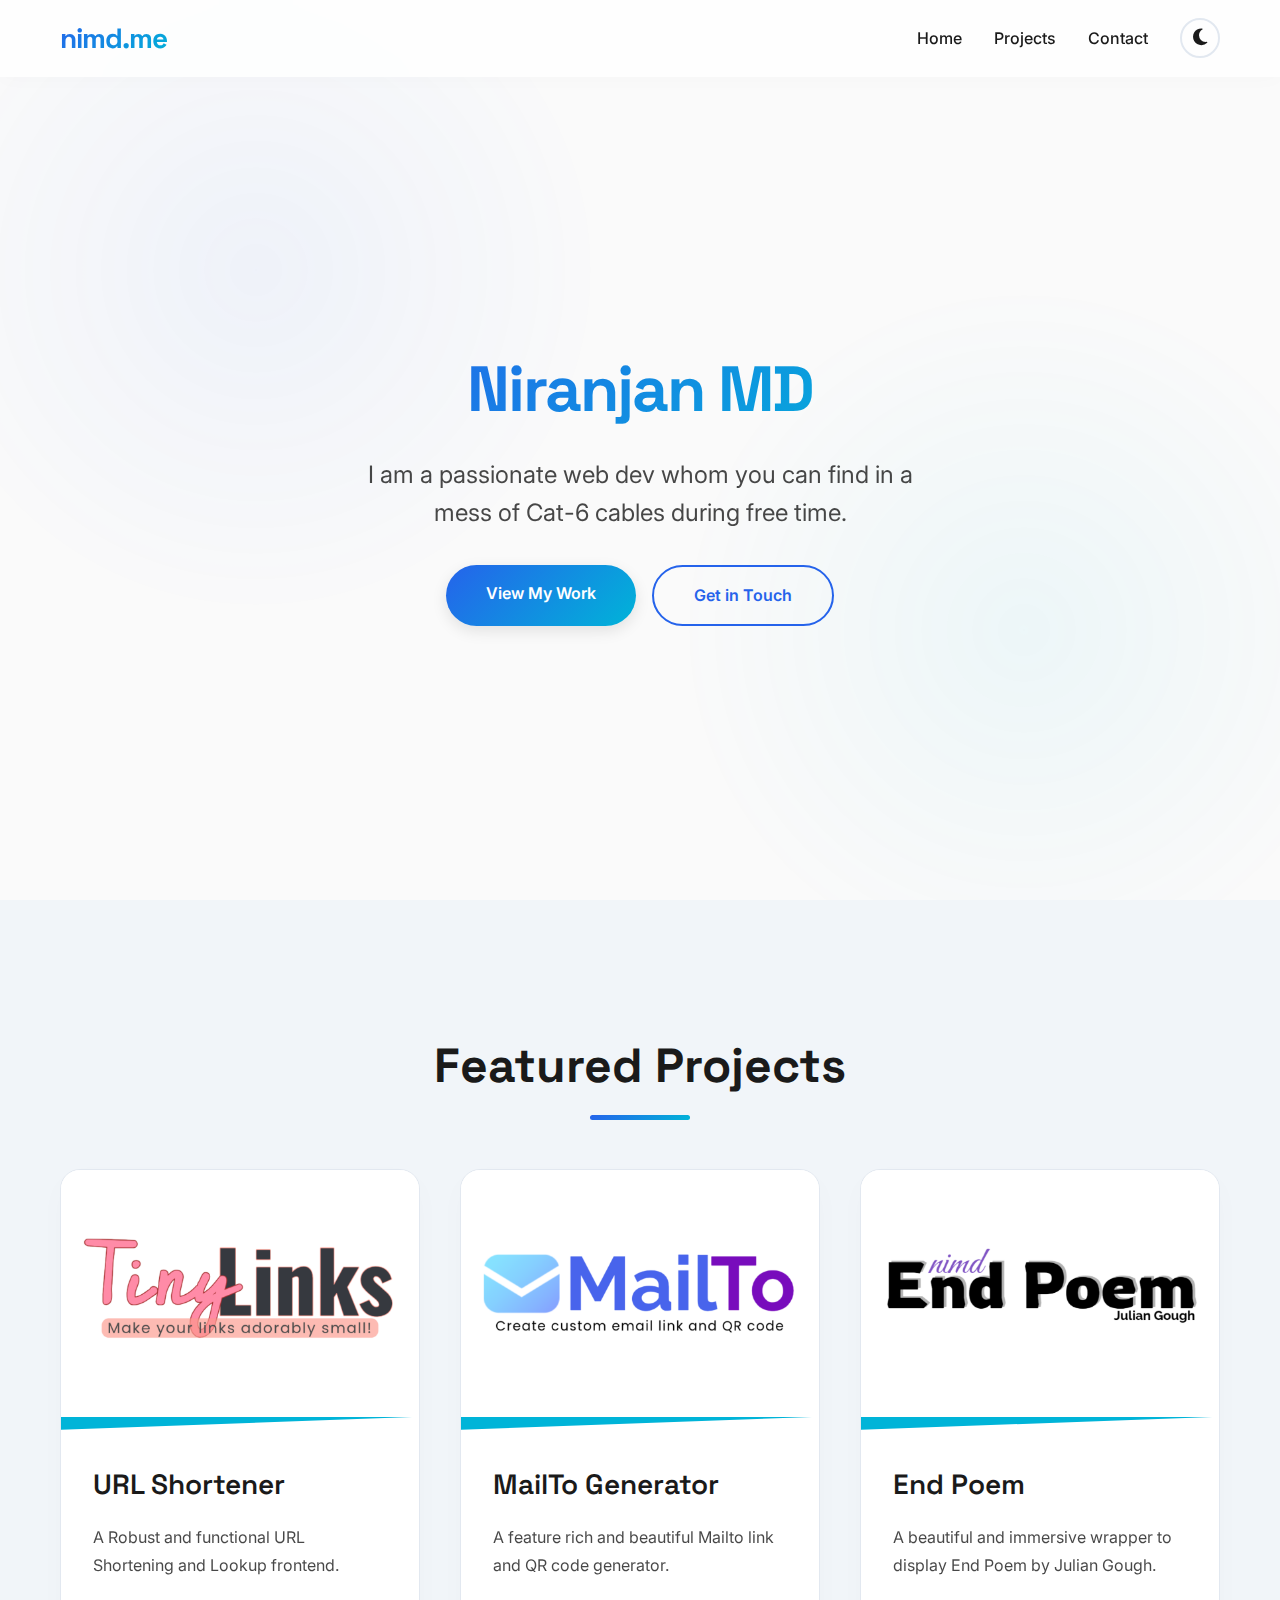
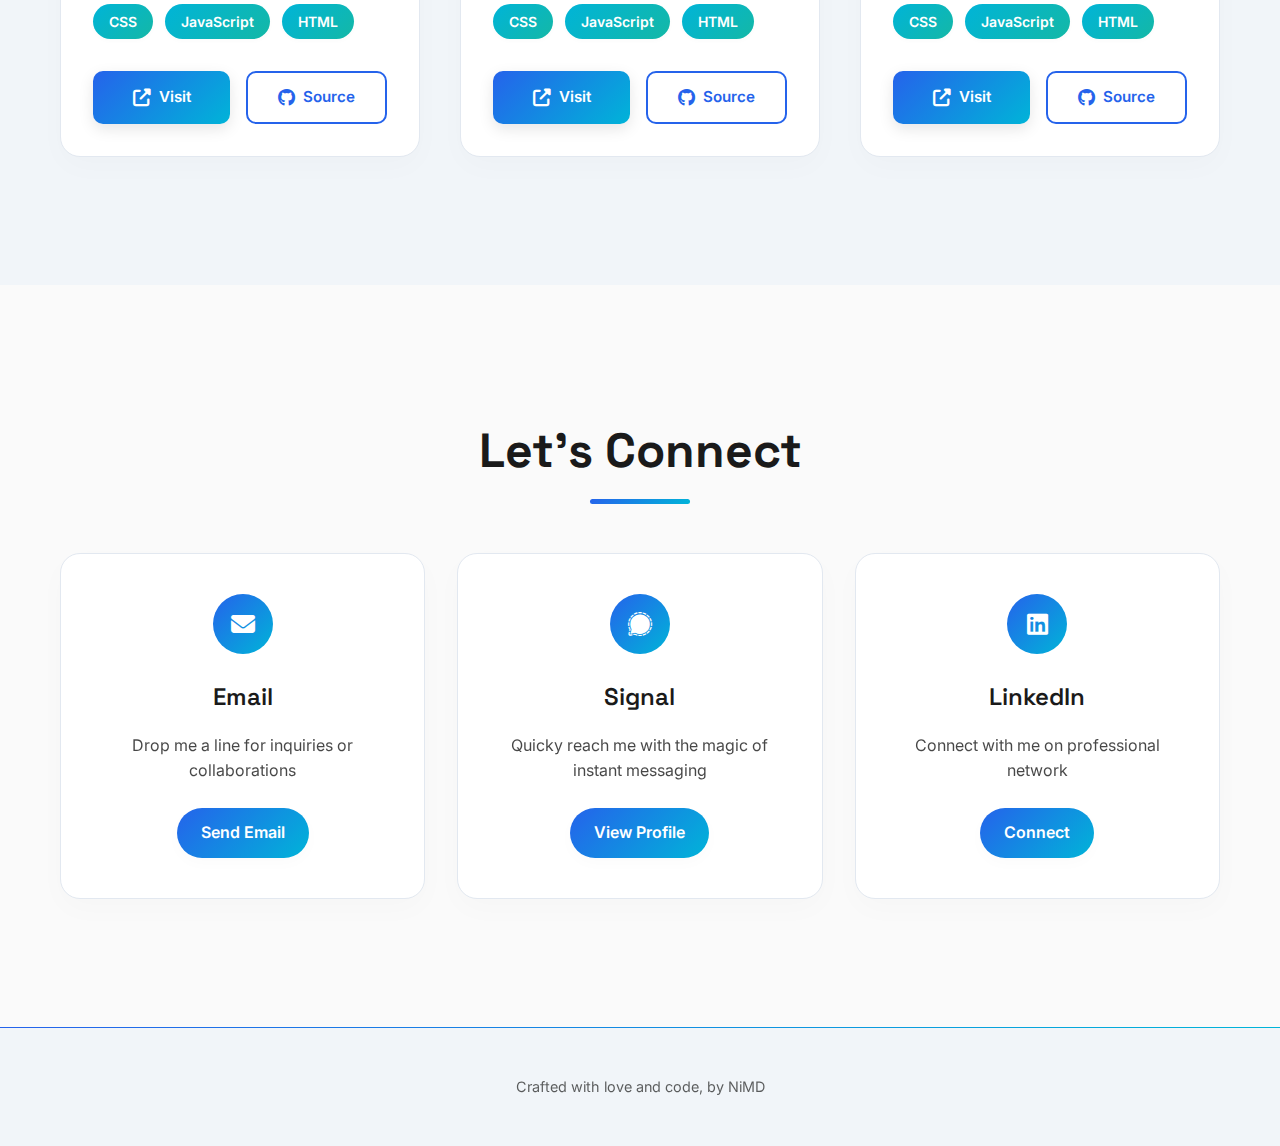
==== index.html @ cf068114 "Reupload" ====
<!DOCTYPE html>
<html lang="en">
<head>
    <meta charset="UTF-8">
    <meta name="viewport" content="width=device-width, initial-scale=1.0">
    <title>Niranjan MD | Developer</title>
    <link rel="stylesheet" href="https://cdnjs.cloudflare.com/ajax/libs/font-awesome/6.7.2/css/all.min.css">
    <link rel="stylesheet" href="assets/styles.css">
    
    <meta name="description" content="I'm a developer creating modern, responsive web applications with a focus on beauty and user experiences.">
    <meta name="author" content="Niranjan MD">
    <meta name="robots" content="index, follow">
    <meta name="language" content="en">
    <meta name="theme-color" content="#1e2426" media="(prefers-color-scheme: dark)">
    <meta name="theme-color" content="#f3f9fd" media="(prefers-color-scheme: light)">
    
    <!-- Open Graph / Facebook Meta Tags -->
    <meta property="og:title" content="Niranjan MD">
    <meta property="og:description" content="I'm a developer creating modern, responsive web applications with a focus on beauty and user experiences.">
    <meta property="og:image" content="https://niranjanmd.com/assets/meta.png">
    <meta property="og:image:width" content="1200">
    <meta property="og:image:height" content="630">
    <meta property="og:url" content="https://nimd.me">
    <meta property="og:type" content="website">
    <meta property="og:site_name" content="Niranjan MD">
    
    <!-- Twitter Meta Tags -->
    <meta name="twitter:card" content="summary_large_image">
    <meta name="twitter:title" content="Niranjan MD">
    <meta name="twitter:description" content="I'm a developer creating modern, responsive web applications with a focus on beauty and user experiences.">
    <meta name="twitter:image" content="https://niranjanmd.com/assets/meta.png">
    
    <!-- Favicon and App Icons -->
    <link rel="icon" type="image/png" sizes="64x64" href="assets/fav_t.png">
    <meta name="application-name" content="Niranjan MD">
    
    <!-- Canonical URL -->
    <link rel="canonical" href="https://niranjanmd.com">
    
</head>
<body>
    <div class="loader">
        <div class="loader-content">
            <div class="loader-spinner"></div>
            <div class="loader-text">Loading...</div>
        </div>
    </div>
<!-- cursor is unreliable. Removed for ease. CSS code still available -->
    <header>
        <div class="container nav-container">
            <div class="logo">nimd.me</div>
            <button class="mobile-menu-button" aria-label="Toggle menu">
                <i class="fas fa-bars"></i>
            </button>
            <nav class="nav-links">
                <a href="#home">Home</a>
                <a href="#projects">Projects</a>
                <a href="#contact">Contact</a>
                <button class="theme-toggle" aria-label="Toggle theme">
                    <i class="fas fa-moon"></i>
                </button>
            </nav>
        </div>
    </header>

    <main>
        <section id="home" class="hero">
            <div class="hero-background"></div>
            <div id="particles-js"></div>
            <div class="container hero-content">
                <h1>Niranjan MD</h1>
                <p>I am a passionate web dev whom you can find in a mess of Cat-6 cables during free time.</p>
                <div class="hero-buttons">
                    <a href="#projects" class="button button-primary">View My Work</a>
                    <a href="#contact" class="button button-secondary">Get in Touch</a>
                </div>
            </div>
        </section>

        <section id="projects" class="projects">
            <div class="container">
                <h2 class="section-title">Featured Projects</h2>
                <div class="projects-grid">
                    
                    <div class="project-card" data-aos="fade-up">
                        <div class="project-image"><img src="assets/projects/short.png" alt="Tiny Links"></div>
                        <div class="project-info">
                            <h3 class="project-title">URL Shortener</h3>
                            <p class="project-description">A Robust and functional URL Shortening and Lookup frontend.</p>
                            <div class="project-tech">
                                <span class="tech-tag">CSS</span>
                                <span class="tech-tag">JavaScript</span>
                                <span class="tech-tag">HTML</span>
                            </div>
                            <div class="project-links">
                                <a href="https://tiny.nimd.me" target="_blank" class="project-link button-primary"><i class="fas fa-external-link-alt"></i> Visit</a>
                                <a href="https://go.nimd.me/github/URL-Shortener" target="_blank" class="project-link button-secondary"><i class="fab fa-github"></i> Source</a>
                            </div>
                        </div>
                    </div>
                    
                    <div class="project-card" data-aos="fade-up" data-aos-delay="100">
                        <div class="project-image"><img src="assets/projects/mailto.png" alt="MaiTo Generator"></div>
                        <div class="project-info">
                            <h3 class="project-title">MailTo Generator</h3>
                            <p class="project-description">A feature rich and beautiful Mailto link and QR code generator.</p>
                            <div class="project-tech">
                                <span class="tech-tag">CSS</span>
                                <span class="tech-tag">JavaScript</span>
                                <span class="tech-tag">HTML</span>
                            </div>
                            <div class="project-links">
                                <a href="https://mailto.nimd.me" target="_blank" class="project-link button-primary"><i class="fas fa-external-link-alt"></i> Visit</a>
                                <a href="https://go.nimd.me/github/MailTo-generator-website" target="_blank" class="project-link button-secondary"><i class="fab fa-github"></i> Source</a>
                            </div>
                        </div>
                    </div>
                    
                    <div class="project-card" data-aos="fade-up" data-aos-delay="200">
                        <div class="project-image"><img src="assets/projects/endpoem.png" alt="End Poem"></div>
                        <div class="project-info">
                            <h3 class="project-title">End Poem</h3>
                            <p class="project-description">A beautiful and immersive wrapper to display End Poem by Julian Gough.</p>
                            <div class="project-tech">
                                <span class="tech-tag">CSS</span>
                                <span class="tech-tag">JavaScript</span>
                                <span class="tech-tag">HTML</span>
                            </div>
                            <div class="project-links">
                                <a href="https://end.nimd.me" target="_blank" class="project-link button-primary"><i class="fas fa-external-link-alt"></i> Visit</a>
                                <a href="https://go.nimd.me/github/end-poem-website" target="_blank" class="project-link button-secondary"><i class="fab fa-github"></i> Source</a>
                            </div>
                        </div>
                    </div>
                </div>
            </div>
        </section>

        <section id="contact" class="contact">
            <div class="container">
                <h2 class="section-title">Let's Connect</h2>
                <div class="contact-grid">
                  <div class="contact-card" data-aos="fade-up" data-aos-delay="200">
                        <div class="contact-icon">
                            <i class="fas fa-envelope"></i>
                        </div>
                        <h3>Email</h3>
                        <p>Drop me a line for inquiries or collaborations</p>
                        <a href="https://go.nimd.me/email" class="contact-button">Send Email</a>
                    </div>
                    <div class="contact-card" data-aos="fade-up">
                        <div class="contact-icon">
                            <i class="fa-brands fa-signal-messenger"></i>
                        </div>
                        <h3>Signal</h3>
                        <p>Quicky reach me with the magic of instant messaging</p>
                        <a href="https://go.nimd.me/signal" class="contact-button">View Profile</a>
                    </div>
                    <div class="contact-card" data-aos="fade-up" data-aos-delay="100">
                        <div class="contact-icon">
                            <i class="fab fa-linkedin"></i>
                        </div>
                        <h3>LinkedIn</h3>
                        <p>Connect with me on professional network</p>
                        <a href="https://go.nimd.me/linkedin" class="contact-button">Connect</a>
                    </div>
                </div>
            </div>
        </section>
    </main>

    <footer>
        <div class="container">
            <p>Crafted with love and code, by NiMD</p>
        </div>
    </footer>

    <button class="scroll-top" aria-label="Scroll to top">
        <i class="fas fa-arrow-up"></i>
    </button>

<script src="assets/script.js"></script>
</body>
</html>
---- assets/styles.css ----
@import url('https://fonts.googleapis.com/css2?family=Inter:wght@400;500;600;700&family=Space+Grotesk:wght@500;700&display=swap');

        :root {
            --bg-color: #fafafa;
            --text-color: #1a1a1a;
            --accent-color: #2563eb;
            --accent-secondary: #00b4d8;
            --accent-tertiary: #14b8a6;
            --secondary-bg: #f1f5f9;
            --card-bg: #ffffff;
            --card-hover: #f9fafb;
            --border-color: #e2e8f0;
            --shadow-color: rgba(0, 0, 0, 0.02);
            --shadow-heavy: rgba(0, 0, 0, 0.1);
            --transition-speed: 0.3s;
            --gradient-primary: linear-gradient(135deg, #2563eb, #00b4d8);
            --gradient-secondary: linear-gradient(135deg, #f1f5f9, #e2e8f0);
            --gradient-accent: linear-gradient(135deg, #00b4d8, #14b8a6);
            --glass-bg: rgba(255, 255, 255, 0.8);
            --backdrop-blur: 20px;
        }

        [data-theme="dark"] {
            --bg-color: #111827;
            --text-color: #f9fafb;
            --accent-color: #3b82f6;
            --accent-secondary: #0ea5e9;
            --accent-tertiary: #14b8a6;
            --secondary-bg: #1e293b;
            --card-bg: #1e293b;
            --card-hover: #2d3748;
            --border-color: #374151;
            --shadow-color: rgba(0, 0, 0, 0.3);
            --shadow-heavy: rgba(0, 0, 0, 0.5);
            --gradient-primary: linear-gradient(135deg, #3b82f6, #0ea5e9);
            --gradient-secondary: linear-gradient(135deg, #1e293b, #111827);
            --gradient-accent: linear-gradient(135deg, #0ea5e9, #14b8a6);
            --glass-bg: rgba(30, 41, 59, 0.8);
        }

        * {
            box-sizing: border-box;
            margin: 0;
            padding: 0;
        }

        body {
            font-family: 'Inter', sans-serif;
            line-height: 1.6;
            color: var(--text-color);
            background-color: var(--bg-color);
            transition: background-color var(--transition-speed), color var(--transition-speed);
            overflow-x: hidden;
        }

        .container {
            max-width: 1200px;
            margin: 0 auto;
            padding: 0 20px;
        }

        /* Cursor is unused now. */
        .cursor {
            width: 20px;
            height: 20px;
            border: 2px solid var(--accent-color);
            border-radius: 50%;
            position: fixed;
            pointer-events: none;
            transform: translate(-50%, -50%);
            transition: width 0.2s, height 0.2s, border 0.2s;
            z-index: 9999;
            display: none;
        }

        .cursor.active {
            width: 40px;
            height: 40px;
            border-color: var(--accent-secondary);
        }

        @media (min-width: 769px) {
            .cursor {
                display: block;
            }
        }

        /* Header and Navbar */
        header {
            position: fixed;
            top: 0;
            left: 0;
            right: 0;
            background-color: var(--glass-bg);
            padding: 1rem 0;
            z-index: 1000;
            box-shadow: 0 2px 20px var(--shadow-color);
            backdrop-filter: blur(var(--backdrop-blur));
        }

        .nav-container {
            display: flex;
            justify-content: space-between;
            align-items: center;
        }

        .logo {
            font-family: 'Space Grotesk', sans-serif;
            font-size: 1.75rem;
            font-weight: 700;
            background: var(--gradient-primary);
            -webkit-background-clip: text;
            -webkit-text-fill-color: transparent;
            letter-spacing: -1px;
            transition: transform var(--transition-speed);
        }

        .logo:hover {
            transform: scale(1.05);
        }

        .nav-links {
            display: flex;
            gap: 2rem;
            align-items: center;
        }

        .nav-links a {
            position: relative;
            text-decoration: none;
            color: var(--text-color);
            font-weight: 500;
            transition: color var(--transition-speed);
            padding: 0.5rem 0;
        }

        .nav-links a::before {
            content: '';
            position: absolute;
            bottom: 0;
            left: 0;
            width: 0;
            height: 2px;
            background: var(--gradient-primary);
            transition: width var(--transition-speed);
        }

        .nav-links a:hover::before {
            width: 100%;
        }

        .nav-links a:hover {
            color: var(--accent-color);
        }

        .theme-toggle {
            background: none;
            border: 2px solid var(--border-color);
            border-radius: 50%;
            width: 40px;
            height: 40px;
            cursor: pointer;
            font-size: 1.2rem;
            color: var(--text-color);
            transition: all var(--transition-speed);
            position: relative;
            overflow: hidden;
        }

        .theme-toggle:hover {
            transform: rotate(180deg);
            border-color: var(--accent-color);
            background-color: var(--accent-color);
            color: #ffffff;
        }

        /* Hero Section */
        .hero {
            min-height: 100vh;
            display: flex;
            align-items: center;
            justify-content: center;
            text-align: center;
            padding: 8rem 0 4rem;
            background: var(--bg-color);
            position: relative;
            overflow: hidden;
        }

        .hero-background {
            position: absolute;
            top: 0;
            left: 0;
            right: 0;
            bottom: 0;
            background:
                radial-gradient(circle at 20% 30%, var(--accent-color) 0%, transparent 30%),
                radial-gradient(circle at 80% 70%, var(--accent-secondary) 0%, transparent 30%);
            opacity: 0.05;
        }

        .hero-content {
            position: relative;
            z-index: 1;
        }

        .hero h1 {
            font-family: 'Space Grotesk', sans-serif;
            font-size: 4rem;
            font-weight: 700;
            margin-bottom: 1rem;
            letter-spacing: -2px;
            background: var(--gradient-primary);
            -webkit-background-clip: text;
            -webkit-text-fill-color: transparent;
            animation: fadeInUp 1s ease-out;
        }

        .hero p {
            font-size: 1.5rem;
            color: var(--text-color);
            opacity: 0.8;
            margin-bottom: 2rem;
            max-width: 600px;
            margin-left: auto;
            margin-right: auto;
            animation: fadeInUp 1s ease-out 0.3s both;
        }

        .typed-text {
            position: relative;
            display: inline-block;
        }

        .typed-text::after {
            content: '|';
            position: absolute;
            right: -10px;
            animation: blink 0.7s infinite;
        }

        @keyframes blink {
            0%, 100% { opacity: 1; }
            50% { opacity: 0; }
        }

        @keyframes fadeInUp {
            from {
                opacity: 0;
                transform: translateY(30px);
            }
            to {
                opacity: 1;
                transform: translateY(0);
            }
        }

        .hero-buttons {
            display: flex;
            gap: 1rem;
            justify-content: center;
            animation: fadeInUp 1s ease-out 0.6s both;
        }

        .button {
            display: inline-block;
            padding: 1rem 2.5rem;
            border-radius: 50px;
            text-decoration: none;
            font-weight: 600;
            transition: all var(--transition-speed);
            position: relative;
            overflow: hidden;
            z-index: 1;
        }

        .button::before {
            content: '';
            position: absolute;
            top: 0;
            left: 0;
            width: 100%;
            height: 100%;
            background: linear-gradient(120deg, transparent, rgba(255,255,255,0.4), transparent);
            transform: translateX(-100%);
            transition: transform 0.6s;
            z-index: -1;
        }

        .button:hover::before {
            transform: translateX(100%);
        }

        .button-primary {
            background: var(--gradient-primary);
            color: #ffffff;
            box-shadow: 0 5px 15px var(--shadow-heavy);
        }

        .button-secondary {
            background: transparent;
            border: 2px solid var(--accent-color);
            color: var(--accent-color);
        }

        .button:hover {
            transform: translateY(-3px) scale(1.02);
            box-shadow: 0 10px 25px var(--shadow-heavy);
        }

        /* Projects Section */
        .projects {
            padding: 8rem 0;
            background-color: var(--secondary-bg);
            position: relative;
        }

        .section-title {
            text-align: center;
            font-size: 3rem;
            margin-bottom: 4rem;
            font-weight: 700;
            position: relative;
            font-family: 'Space Grotesk', sans-serif;
        }

        .section-title::after {
            content: '';
            position: absolute;
            bottom: -15px;
            left: 50%;
            transform: translateX(-50%);
            width: 100px;
            height: 5px;
            background: var(--gradient-primary);
            border-radius: 5px;
        }

        .projects-grid {
            display: grid;
            grid-template-columns: repeat(auto-fit, minmax(350px, 1fr));
            gap: 2.5rem;
        }

        .project-card {
            background-color: var(--card-bg);
            border-radius: 20px;
            overflow: hidden;
            box-shadow: 0 10px 30px var(--shadow-color);
            transition: all var(--transition-speed);
            position: relative;
            border: 1px solid var(--border-color);
            transform: translateY(0);
        }

        .project-card:hover {
            transform: translateY(-15px) scale(1.02);
            box-shadow: 0 20px 40px var(--shadow-heavy);
            border-color: var(--accent-color);
        }

        .project-image {
            position: relative;
            width: 100%;
            height: 260px;
            background: var(--gradient-primary);
            display: flex;
            align-items: center;
            justify-content: center;
            color: #ffffff;
			   border-bottom: 13px solid var(--accent-secondary);
            font-size: 1.2rem;
            font-weight: 600;
            overflow: hidden;
            clip-path: polygon(0 0, 100% 0, 100% 95%, 0 100%);
        }

        .project-image::before {
            content: '';
            position: absolute;
            top: 0;
            left: 0;
            right: 0;
            bottom: 0;
            background: rgba(0, 0, 0, 0.3);
            opacity: 0;
            transition: opacity var(--transition-speed);
        }

        .project-card:hover .project-image::before {
            opacity: 1;
        }

        .project-image img {
            width: 100%;
            height: 100%;
            object-fit: cover;
            transition: transform var(--transition-speed);
        }

        .project-card:hover .project-image img {
            transform: scale(1.1);
        }

        .project-info {
            padding: 2rem;
        }

        .project-title {
            font-size: 1.75rem;
            font-weight: 600;
            margin-bottom: 1rem;
            color: var(--text-color);
            font-family: 'Space Grotesk', sans-serif;
        }

        .project-description {
            color: var(--text-color);
            opacity: 0.8;
            margin-bottom: 1.5rem;
            line-height: 1.8;
        }

        .project-tech {
            display: flex;
            flex-wrap: wrap;
            gap: 0.75rem;
            margin-bottom: 2rem;
        }

        .tech-tag {
            background: var(--gradient-accent);
            color: #ffffff;
            padding: 0.4rem 1rem;
            border-radius: 50px;
            font-size: 0.875rem;
            font-weight: 600;
            box-shadow: 0 2px 5px var(--shadow-color);
        }

        .project-links {
            display: flex;
            gap: 1rem;
        }

        .project-link {
            flex: 1;
            text-align: center;
            padding: 0.75rem 1.25rem;
            border-radius: 10px;
            text-decoration: none;
            font-size: 0.95rem;
            font-weight: 600;
            transition: all var(--transition-speed);
            display: flex;
            align-items: center;
            justify-content: center;
            gap: 0.5rem;
        }

        .project-link i {
            font-size: 1.1rem;
        }

        /* Contact Section */
        .contact {
            padding: 8rem 0;
            text-align: center;
            background: var(--bg-color);
            position: relative;
        }

        .contact-grid {
            display: grid;
            grid-template-columns: repeat(auto-fit, minmax(280px, 1fr));
            gap: 2rem;
            margin-top: 4rem;
        }

        .contact-card {
            background: var(--card-bg);
            padding: 2.5rem;
            border-radius: 20px;
            border: 1px solid var(--border-color);
            box-shadow: 0 10px 30px var(--shadow-color);
            transition: all var(--transition-speed);
            position: relative;
            overflow: hidden;
        }

        .contact-card:hover {
            transform: translateY(-10px);
            border-color: var(--accent-color);
            box-shadow: 0 20px 40px var(--shadow-heavy);
        }

        .contact-icon {
            width: 60px;
            height: 60px;
            background: var(--gradient-primary);
            border-radius: 50%;
            display: flex;
            align-items: center;
            justify-content: center;
            margin: 0 auto 1.5rem;
            font-size: 1.5rem;
            color: #ffffff;
            transition: transform var(--transition-speed);
        }

        .contact-card:hover .contact-icon {
            transform: scale(1.1) rotate(5deg);
        }

        .contact-card h3 {
            font-size: 1.5rem;
            font-weight: 600;
            margin-bottom: 1rem;
            font-family: 'Space Grotesk', sans-serif;
        }

        .contact-card p {
            color: var(--text-color);
            opacity: 0.8;
            margin-bottom: 1.5rem;
        }

        .contact-button {
            display: inline-flex;
            align-items: center;
            gap: 0.5rem;
            padding: 0.75rem 1.5rem;
            background: var(--gradient-primary);
            color: #ffffff;
            border-radius: 50px;
            text-decoration: none;
            font-weight: 600;
            transition: all var(--transition-speed);
            box-shadow: 0 5px 15px var(--shadow-color);
        }

        .contact-button:hover {
            transform: translateY(-3px);
            box-shadow: 0 10px 25px var(--shadow-heavy);
        }

        /* Footer */
        footer {
            padding: 3rem 0;
            text-align: center;
            background: var(--secondary-bg);
            position: relative;
        }

        footer::before {
            content: '';
            position: absolute;
            top: 0;
            left: 0;
            right: 0;
            height: 1px;
            background: var(--gradient-primary);
        }

        footer p {
            color: var(--text-color);
            opacity: 0.7;
            font-size: 0.9rem;
        }


        /* Scroll to top button */
        .scroll-top {
            position: fixed;
            bottom: 2rem;
            right: 2rem;
            width: 50px;
            height: 50px;
            background: var(--gradient-primary);
            color: #ffffff;
            border: none;
            border-radius: 50%;
            cursor: pointer;
            opacity: 0;
            visibility: hidden;
            transition: all var(--transition-speed);
            display: flex;
            align-items: center;
            justify-content: center;
            font-size: 1.5rem;
            box-shadow: 0 5px 15px var(--shadow-heavy);
            z-index: 999;
        }

        .scroll-top.visible {
            opacity: 1;
            visibility: visible;
        }

        .scroll-top:hover {
            transform: translateY(-5px);
            box-shadow: 0 10px 25px var(--shadow-heavy);
        }

        /* Loading animation */
        .loader {
            position: fixed;
            top: 0;
            left: 0;
            width: 100%;
            height: 100%;
            background: var(--bg-color);
            display: flex;
            justify-content: center;
            align-items: center;
            z-index: 9999;
            transition: opacity 0.5s, visibility 0.5s;
        }

        .loader.hidden {
            opacity: 0;
            visibility: hidden;
        }

        .loader-content {
            text-align: center;
        }

        .loader-spinner {
            width: 60px;
            height: 60px;
            border: 4px solid var(--secondary-bg);
            border-top: 4px solid var(--accent-color);
            border-radius: 50%;
            animation: spin 1s linear infinite;
            margin: 0 auto 1rem;
        }

        .loader-text {
            font-family: 'Space Grotesk', sans-serif;
            font-size: 1.2rem;
            font-weight: 600;
            color: var(--text-color);
        }

        @keyframes spin {
            0% { transform: rotate(0deg); }
            100% { transform: rotate(360deg); }
        }

        /* Mobile Responsive */
        @media (max-width: 768px) {
            .nav-links {
                position: absolute;
                top: 100%;
                left: 0;
                right: 0;
                background-color: var(--glass-bg);
                backdrop-filter: blur(var(--backdrop-blur));
                padding: 1.5rem;
                flex-direction: column;
                gap: 1.5rem;
                box-shadow: 0 10px 25px var(--shadow-heavy);
                opacity: 0;
                visibility: hidden;
                transform: translateY(-20px);
                transition: all var(--transition-speed);
            }

            .nav-links.active {
                opacity: 1;
                visibility: visible;
                transform: translateY(0);
            }

            .mobile-menu-button {
                display: block;
                background: none;
                border: none;
                font-size: 1.5rem;
                cursor: pointer;
                color: var(--text-color);
                padding: 0.5rem;
            }

            .hero h1 {
                font-size: 2.5rem;
            }

            .hero p {
                font-size: 1.2rem;
            }

            .projects-grid,
            .contact-grid {
                grid-template-columns: 1fr;
            }

            .section-title {
                font-size: 2.2rem;
            }

            .project-card {
                margin-bottom: 1rem;
            }
        }

        @media (min-width: 769px) {
            .mobile-menu-button {
                display: none;
            }
        }

        /* Particles background */
        #particles-js {
            position: absolute;
            width: 100%;
            height: 100%;
            top: 0;
            left: 0;
            z-index: 0;
        }
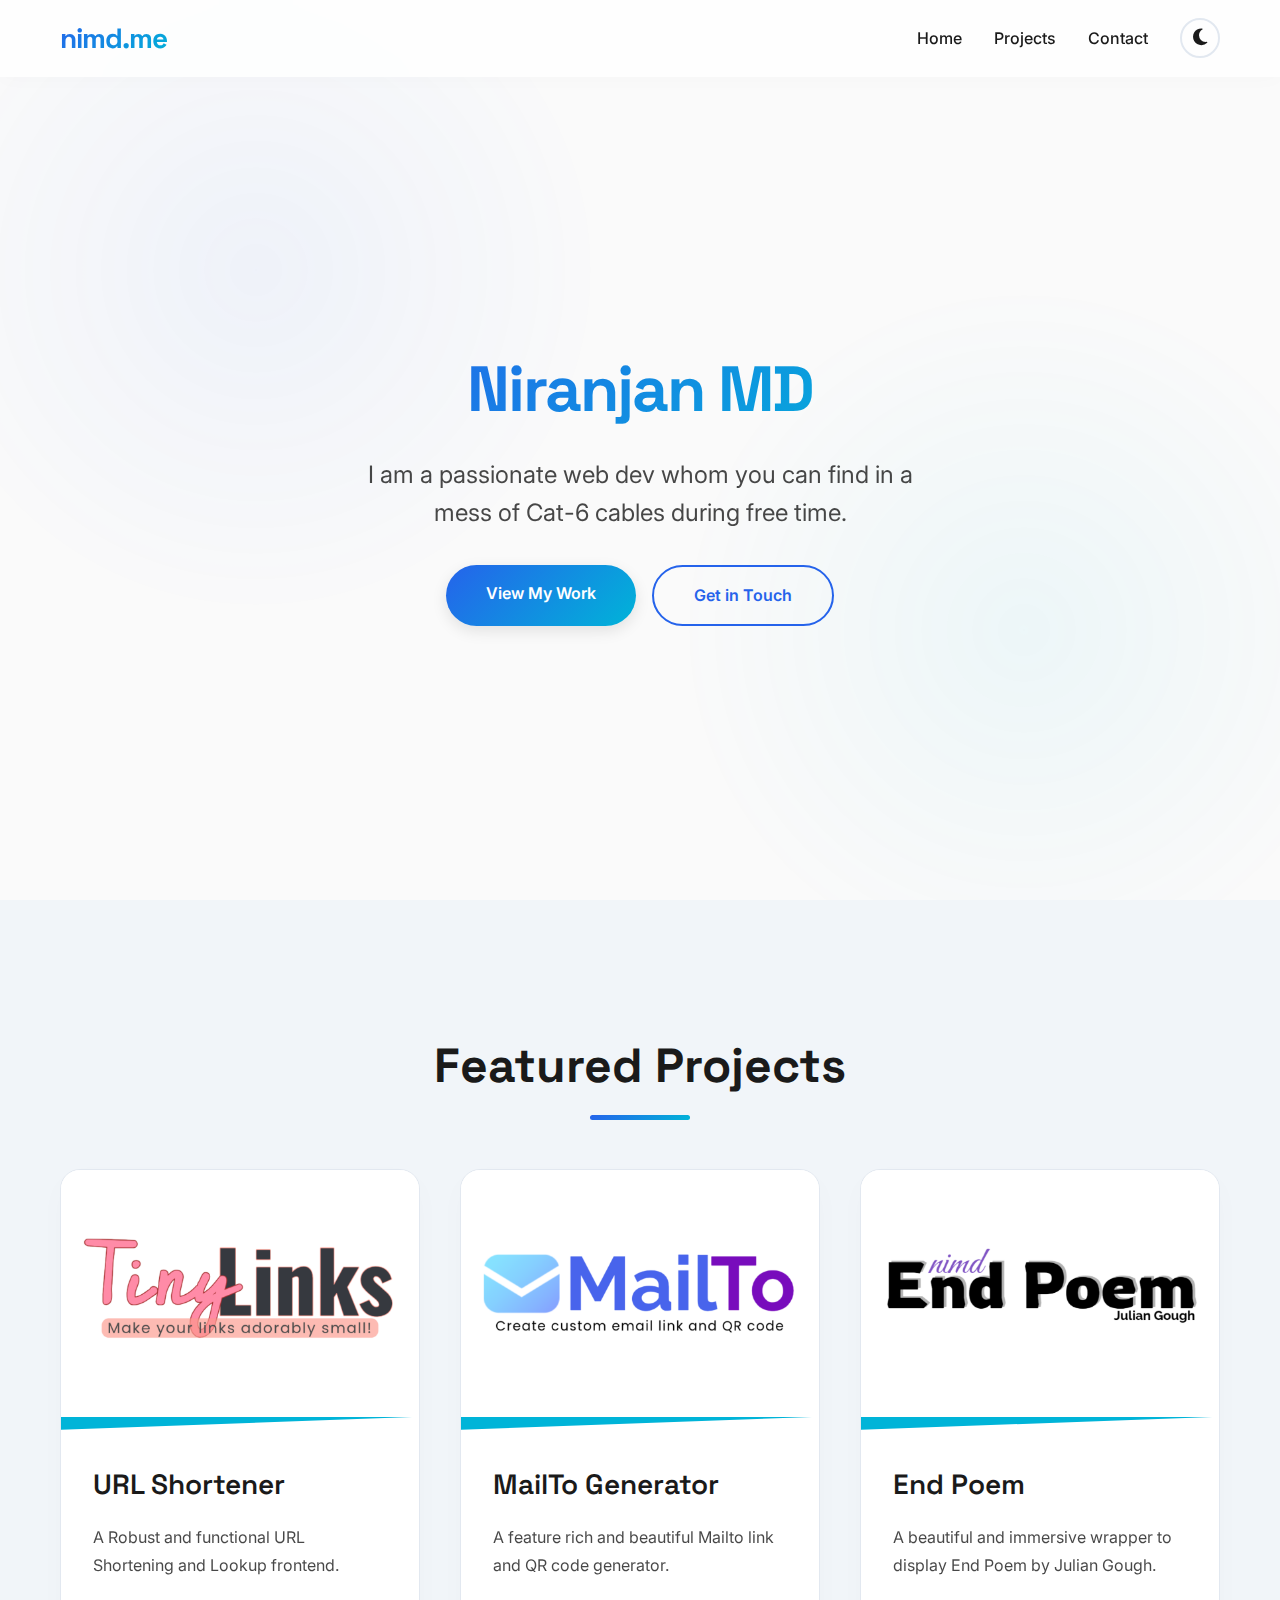
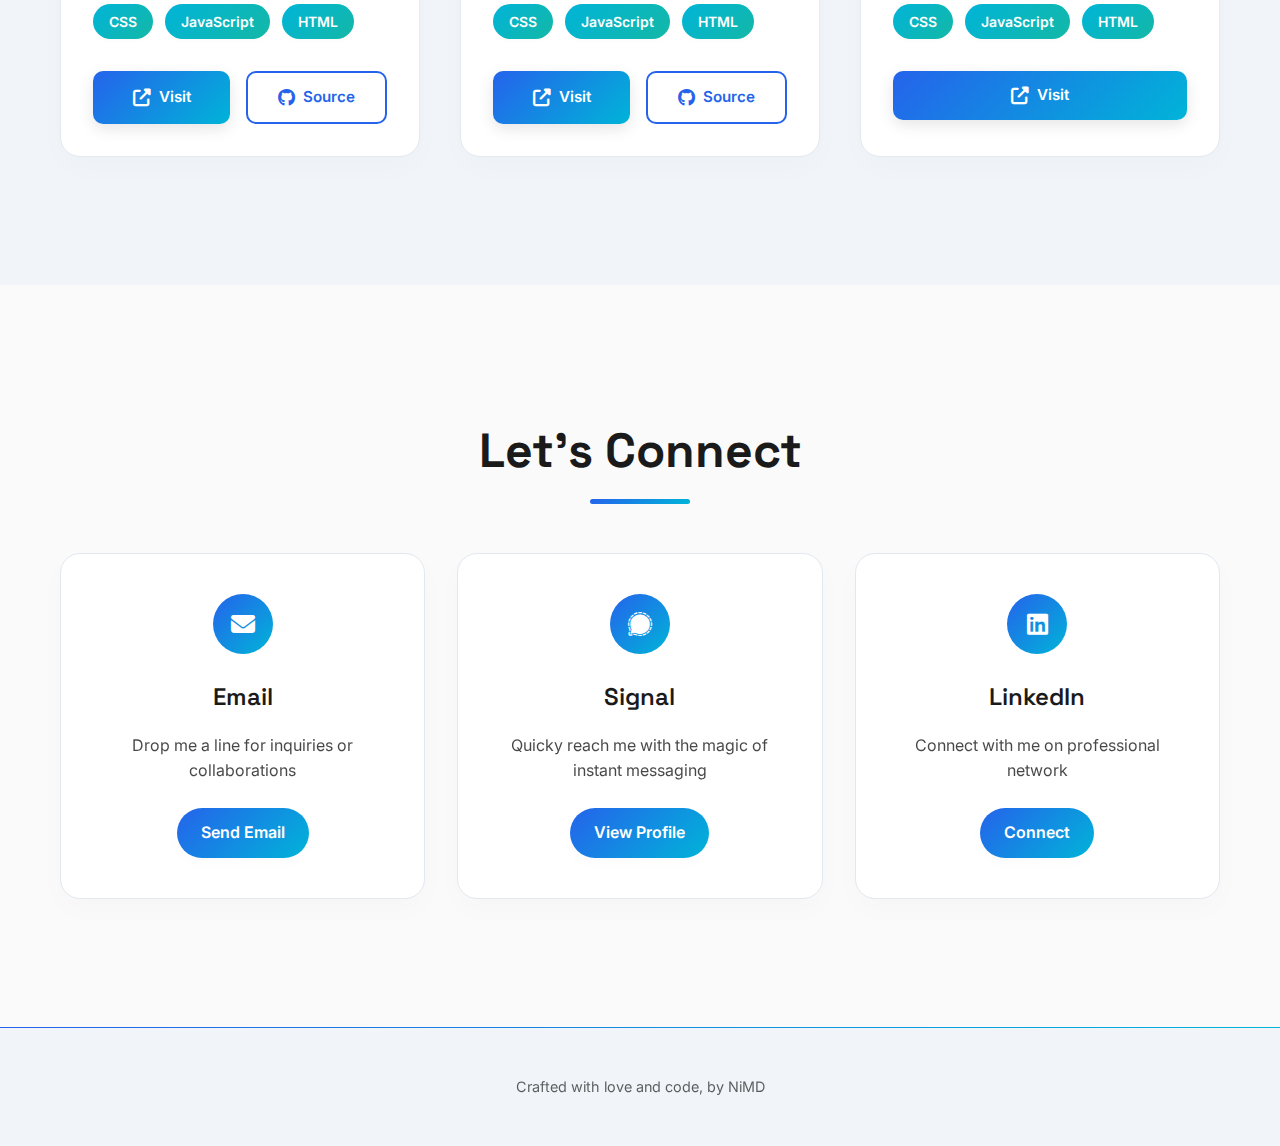
==== commit b04e5191: "Updated end poem card" ====
--- a/index.html
+++ b/index.html
@@ -7,7 +7,7 @@
     <link rel="stylesheet" href="https://cdnjs.cloudflare.com/ajax/libs/font-awesome/6.7.2/css/all.min.css">
     <link rel="stylesheet" href="assets/styles.css">
     
-    <meta name="description" content="I'm a developer creating modern, responsive web applications with a focus on beauty and user experiences.">
+    <meta name="description" content="Niranjan MD is a developer creating modern, responsive web applications with a focus on beauty and user experience.">
     <meta name="author" content="Niranjan MD">
     <meta name="robots" content="index, follow">
     <meta name="language" content="en">
@@ -16,18 +16,18 @@
     
     <!-- Open Graph / Facebook Meta Tags -->
     <meta property="og:title" content="Niranjan MD">
-    <meta property="og:description" content="I'm a developer creating modern, responsive web applications with a focus on beauty and user experiences.">
+    <meta property="og:description" content="Niranjan MD is a developer creating modern, responsive web applications with a focus on beauty and user experience.">
     <meta property="og:image" content="https://niranjanmd.com/assets/meta.png">
     <meta property="og:image:width" content="1200">
     <meta property="og:image:height" content="630">
-    <meta property="og:url" content="https://nimd.me">
+    <meta property="og:url" content="https://niranjanmd.com">
     <meta property="og:type" content="website">
     <meta property="og:site_name" content="Niranjan MD">
     
     <!-- Twitter Meta Tags -->
     <meta name="twitter:card" content="summary_large_image">
     <meta name="twitter:title" content="Niranjan MD">
-    <meta name="twitter:description" content="I'm a developer creating modern, responsive web applications with a focus on beauty and user experiences.">
+    <meta name="twitter:description" content="Niranjan MD is a developer creating modern, responsive web applications with a focus on beauty and user experience.">
     <meta name="twitter:image" content="https://niranjanmd.com/assets/meta.png">
     
     <!-- Favicon and App Icons -->
@@ -36,6 +36,25 @@
     
     <!-- Canonical URL -->
     <link rel="canonical" href="https://niranjanmd.com">
+
+    <script type="application/ld+json">
+    {
+      "@context": "https://schema.org",
+      "@type": "Person",
+      "name": "Niranjan MD",
+      "url": "https://niranjanmd.com",
+      "sameAs": [
+        "https://github.com/niranjan-md", 
+        "https://www.linkedin.com/in/niranjan-md-065338352/"
+      ],
+      "jobTitle": "Web developer",
+      "worksFor": {
+        "@type": "Organization",
+        "name": "Freelance"
+      }
+    }
+    </script>
+
     
 </head>
 <body>
@@ -128,7 +147,6 @@
                             </div>
                             <div class="project-links">
                                 <a href="https://end.nimd.me" target="_blank" class="project-link button-primary"><i class="fas fa-external-link-alt"></i> Visit</a>
-                                <a href="https://go.nimd.me/github/end-poem-website" target="_blank" class="project-link button-secondary"><i class="fab fa-github"></i> Source</a>
                             </div>
                         </div>
                     </div>
@@ -181,4 +199,4 @@
 
 <script src="assets/script.js"></script>
 </body>
-</html>+</html>
